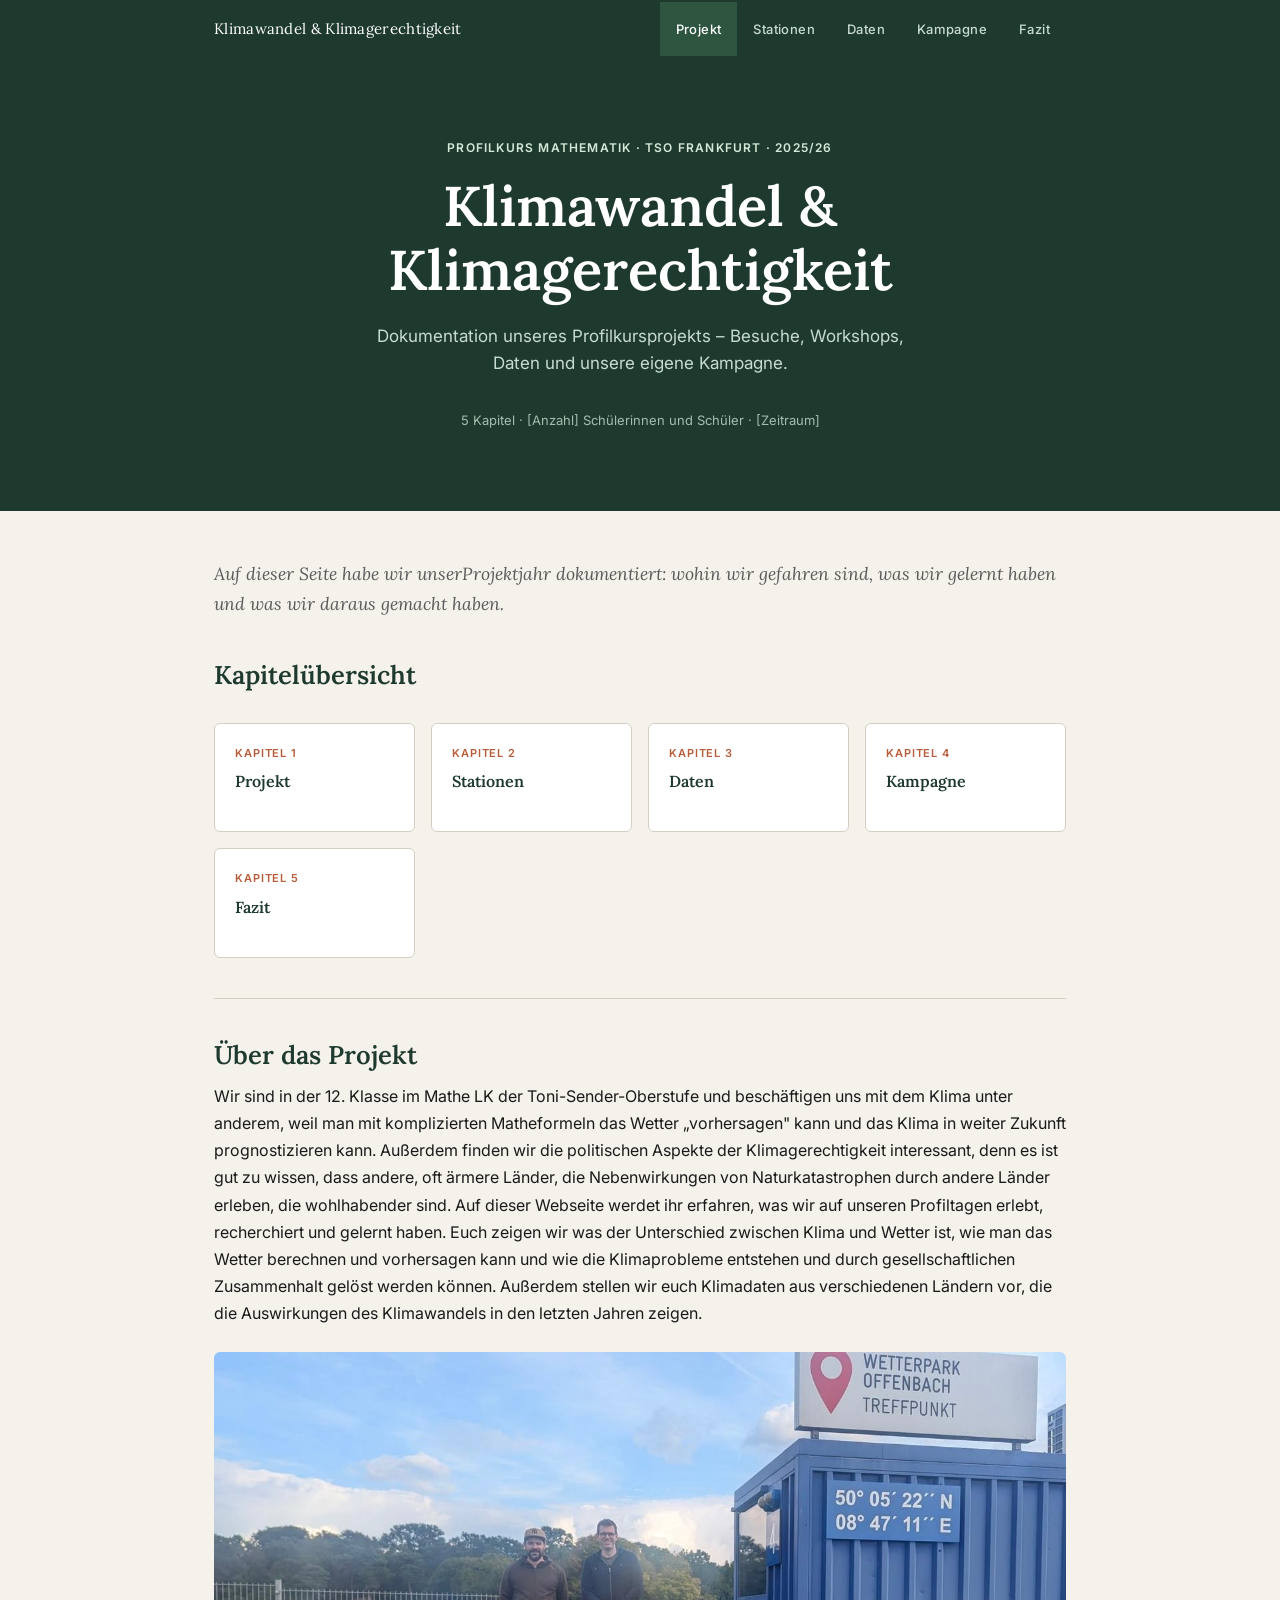
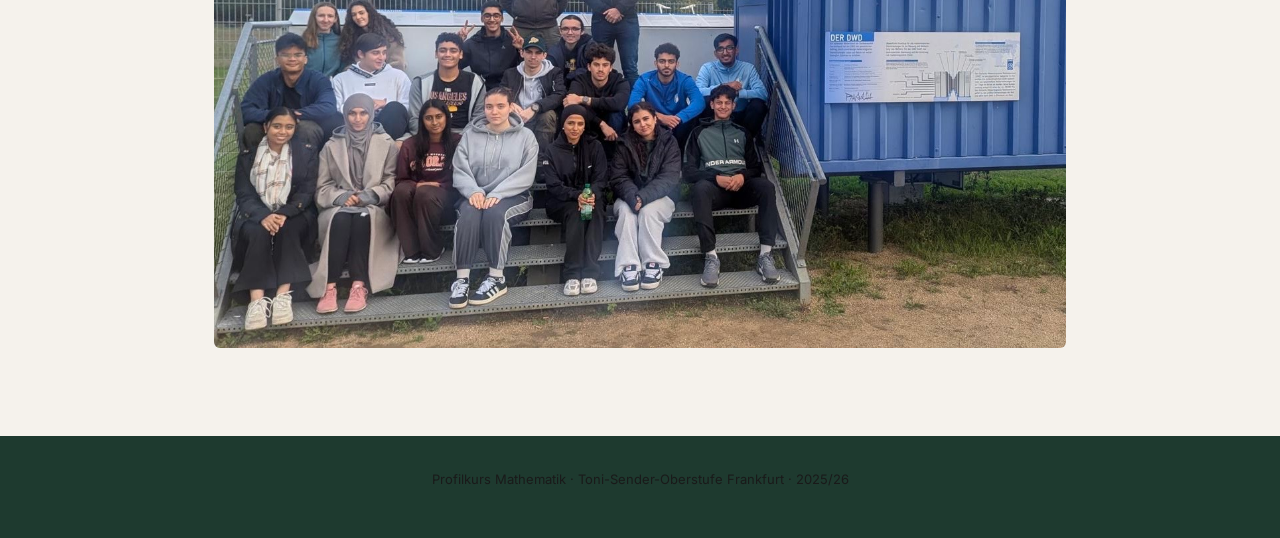
==== index.html @ bce2d037 "fotos anders angeodnet" ====
<!DOCTYPE html>
<html lang="de">
<head>
  <meta charset="UTF-8">
  <meta name="viewport" content="width=device-width, initial-scale=1.0">
  <title>Projekt – Klimawandel & Klimagerechtigkeit</title>
  <link rel="stylesheet" href="css/style.css">
  <style>
    /* Hero-Bereich nur für die Startseite */
    .hero {
      background: var(--col-nav);
      color: #fff;
      padding: 5rem 1.5rem 4rem;
      text-align: center;
    }
    .hero__eyebrow {
      font-size: 12px;
      font-weight: 600;
      letter-spacing: 0.1em;
      text-transform: uppercase;
      color: var(--col-accent-lt);
      margin-bottom: 1rem;
    }
    .hero__title {
      font-family: var(--font-display);
      font-size: clamp(2rem, 5vw, 3.5rem);
      font-weight: 600;
      line-height: 1.15;
      margin-bottom: 1.25rem;
    }
    .hero__sub {
      font-size: 17px;
      color: var(--col-footer-txt);
      max-width: 560px;
      margin: 0 auto 2rem;
      line-height: 1.6;
    }
    .hero__meta {
      font-size: 13px;
      color: var(--col-accent-lt);
      opacity: 0.75;
    }
    /* Kapitel-Übersicht */
    .chapter-grid {
      display: grid;
      grid-template-columns: repeat(auto-fit, minmax(160px, 1fr));
      gap: 1rem;
      margin: 2rem 0;
    }
    .chapter-card {
      background: var(--col-surface);
      border: 1px solid var(--col-border);
      border-radius: var(--radius);
      padding: 1.25rem;
      text-decoration: none;
      display: block;
      transition: border-color 0.15s, box-shadow 0.15s;
    }
    .chapter-card:hover {
      border-color: var(--col-accent);
      box-shadow: 0 2px 8px rgba(74,124,89,0.12);
    }
    .chapter-card__num {
      font-size: 11px;
      font-weight: 600;
      letter-spacing: 0.08em;
      text-transform: uppercase;
      color: var(--col-terra);
      margin-bottom: 0.35rem;
    }
    .chapter-card__name {
      font-family: var(--font-display);
      font-size: 1rem;
      font-weight: 600;
      color: var(--col-nav);
    }
  </style>
</head>
<body>

  <nav class="site-nav" aria-label="Hauptnavigation">
    <div class="site-nav__inner">
      <a class="site-nav__brand" href="index.html">Klimawandel &amp; Klimagerechtigkeit</a>
      <ul class="site-nav__links">
        <li><a href="index.html">Projekt</a></li>
        <li><a href="stationen.html">Stationen</a></li>
        <li><a href="daten.html">Daten</a></li>
        <li><a href="kampagne.html">Kampagne</a></li>
        <li><a href="fazit.html">Fazit</a></li>
      </ul>
    </div>
  </nav>

  <div class="hero">
    <p class="hero__eyebrow">Profilkurs Mathematik · TSO Frankfurt · 2025/26</p>
    <h1 class="hero__title">Klimawandel &amp;<br>Klimagerechtigkeit</h1>
    <p class="hero__sub">Dokumentation unseres Profilkursprojekts – Besuche, Workshops, Daten und unsere eigene Kampagne.</p>
    <p class="hero__meta">5 Kapitel · [Anzahl] Schülerinnen und Schüler · [Zeitraum]</p>
  </div>

  <main class="page-content">

    <p class="lead">Auf dieser Seite habe wir unserProjektjahr dokumentiert: wohin wir gefahren sind, was wir gelernt haben und was wir daraus gemacht haben.</p>

    <h2>Kapitelübersicht</h2>
    <div class="chapter-grid">
      <a class="chapter-card" href="index.html">
        <p class="chapter-card__num">Kapitel 1</p>
        <p class="chapter-card__name">Projekt</p>
      </a>
      <a class="chapter-card" href="stationen.html">
        <p class="chapter-card__num">Kapitel 2</p>
        <p class="chapter-card__name">Stationen</p>
      </a>
      <a class="chapter-card" href="daten.html">
        <p class="chapter-card__num">Kapitel 3</p>
        <p class="chapter-card__name">Daten</p>
      </a>
      <a class="chapter-card" href="kampagne.html">
        <p class="chapter-card__num">Kapitel 4</p>
        <p class="chapter-card__name">Kampagne</p>
      </a>
      <a class="chapter-card" href="fazit.html">
        <p class="chapter-card__num">Kapitel 5</p>
        <p class="chapter-card__name">Fazit</p>
      </a>
    </div>

    <hr class="section-rule">

    <h2>Über das Projekt</h2>
    <p>Wir sind in der 12. Klasse im Mathe LK der Toni-Sender-Oberstufe und beschäftigen uns mit dem Klima unter anderem, weil man mit komplizierten Matheformeln das Wetter „vorhersagen" kann und das Klima in weiter Zukunft prognostizieren kann. Außerdem finden wir die politischen Aspekte der Klimagerechtigkeit interessant, denn es ist gut zu wissen, dass andere, oft ärmere Länder, die Nebenwirkungen von Naturkatastrophen durch andere Länder erleben, die wohlhabender sind. Auf dieser Webseite werdet ihr erfahren, was wir auf unseren Profiltagen erlebt, recherchiert und gelernt haben. Euch zeigen wir was der Unterschied zwischen Klima und Wetter ist, wie man das Wetter berechnen und vorhersagen kann und wie die Klimaprobleme entstehen und durch gesellschaftlichen Zusammenhalt gelöst werden können. Außerdem stellen wir euch Klimadaten aus verschiedenen Ländern vor, die die Auswirkungen des Klimawandels in den letzten Jahren zeigen.</p>

    <img class="img-photo" src="assets/img/gruppenfoto_dwd.jpg" alt="Gruppenfoto beim Besuch des Deutschen Wetterdienstes (DWD)">

  </main>

  <footer class="site-footer">
    <p>Profilkurs Mathematik · Toni-Sender-Oberstufe Frankfurt · 2025/26</p>
  </footer>

  <script src="js/nav.js"></script>
</body>
</html>
---- css/style.css ----
/* ============================================================
   Profilkurs – Klimawandel & Klimagerechtigkeit
   Gemeinsames Stylesheet · Design: Editorial / Grüntöne
   ============================================================ */

@import url('https://fonts.googleapis.com/css2?family=Lora:ital,wght@0,400;0,600;1,400&family=Inter:wght@400;500;600&display=swap');

/* --- Tokens ------------------------------------------------- */
:root {
  --col-bg:         #f5f2ec;        /* warmes Creme */
  --col-surface:    #ffffff;
  --col-nav:        #1e3a2f;        /* tiefes Waldgrün */
  --col-nav-hover:  #2d5540;
  --col-accent:     #4a7c59;        /* mittleres Grün */
  --col-accent-lt:  #d4e8d8;        /* helles Grün */
  --col-terra:      #b85c3a;        /* Terrakotta-Akzent */
  --col-text:       #1a1a1a;
  --col-muted:      #5a5a5a;
  --col-border:     #d5cfc3;
  --col-footer-bg:  #1e3a2f;
  --col-footer-txt: #c8dbd0;

  --font-display: 'Lora', Georgia, serif;
  --font-body:    'Inter', system-ui, sans-serif;

  --max-width: 900px;
  --radius:    6px;
}

/* --- Reset -------------------------------------------------- */
*, *::before, *::after { box-sizing: border-box; margin: 0; padding: 0; }

html { scroll-behavior: smooth; }

body {
  background: var(--col-bg);
  color: var(--col-text);
  font-family: var(--font-body);
  font-size: 16px;
  line-height: 1.7;
}

/* --- Navigation -------------------------------------------- */
.site-nav {
  background: var(--col-nav);
  position: sticky;
  top: 0;
  z-index: 100;
}

.site-nav__inner {
  max-width: var(--max-width);
  margin: 0 auto;
  padding: 0 1.5rem;
  display: flex;
  align-items: center;
  gap: 0;
}

.site-nav__brand {
  font-family: var(--font-display);
  font-size: 15px;
  color: #fff;
  text-decoration: none;
  padding: 1rem 0;
  margin-right: auto;
  letter-spacing: 0.02em;
}

.site-nav__links {
  display: flex;
  list-style: none;
  gap: 0;
}

.site-nav__links a {
  display: block;
  padding: 1rem 1rem;
  color: var(--col-footer-txt);
  text-decoration: none;
  font-size: 13px;
  font-weight: 500;
  letter-spacing: 0.03em;
  transition: color 0.15s, background 0.15s;
}

.site-nav__links a:hover,
.site-nav__links a.active {
  color: #fff;
  background: var(--col-nav-hover);
}

/* --- Page header (pro Seite individuell) ------------------- */
.page-header {
  background: var(--col-nav);
  color: #fff;
  padding: 3.5rem 1.5rem 3rem;
  text-align: center;
}

.page-header__eyebrow {
  font-family: var(--font-body);
  font-size: 12px;
  font-weight: 600;
  letter-spacing: 0.1em;
  text-transform: uppercase;
  color: var(--col-accent-lt);
  margin-bottom: 0.75rem;
}

.page-header__title {
  font-family: var(--font-display);
  font-size: clamp(1.8rem, 4vw, 2.8rem);
  font-weight: 600;
  line-height: 1.2;
  margin-bottom: 0.75rem;
}

.page-header__subtitle {
  font-size: 16px;
  color: var(--col-footer-txt);
  max-width: 560px;
  margin: 0 auto;
}

/* --- Hauptinhalt ------------------------------------------- */
.page-content {
  max-width: var(--max-width);
  margin: 0 auto;
  padding: 3rem 1.5rem 4rem;
}

/* --- Typografie-Elemente ----------------------------------- */
h2 {
  font-family: var(--font-display);
  font-size: 1.6rem;
  font-weight: 600;
  color: var(--col-nav);
  margin: 2.5rem 0 0.75rem;
  line-height: 1.25;
}

h3 {
  font-family: var(--font-display);
  font-size: 1.15rem;
  font-weight: 600;
  color: var(--col-accent);
  margin: 1.75rem 0 0.5rem;
}

p {
  margin-bottom: 1rem;
  color: var(--col-text);
}

p.lead {
  font-family: var(--font-display);
  font-size: 1.1rem;
  font-style: italic;
  color: var(--col-muted);
  margin-bottom: 1.5rem;
}

a {
  color: var(--col-accent);
  text-decoration: underline;
  text-underline-offset: 3px;
}

a:hover { color: var(--col-terra); }

hr.section-rule {
  border: none;
  border-top: 1px solid var(--col-border);
  margin: 2.5rem 0;
}

/* --- Cards ------------------------------------------------- */
.card-grid {
  display: grid;
  grid-template-columns: repeat(auto-fit, minmax(240px, 1fr));
  gap: 1.25rem;
  margin: 1.5rem 0;
}

.card {
  background: var(--col-surface);
  border: 1px solid var(--col-border);
  border-radius: var(--radius);
  padding: 1.25rem 1.5rem;
}

.card__label {
  font-size: 11px;
  font-weight: 600;
  letter-spacing: 0.08em;
  text-transform: uppercase;
  color: var(--col-terra);
  margin-bottom: 0.4rem;
}

.card__title {
  font-family: var(--font-display);
  font-size: 1.1rem;
  font-weight: 600;
  color: var(--col-nav);
  margin-bottom: 0.5rem;
}

.card p {
  font-size: 14px;
  color: var(--col-muted);
  margin: 0;
}

/* --- Bild-Platzhalter -------------------------------------- */
.img-placeholder {
  background: var(--col-accent-lt);
  border: 1px dashed var(--col-accent);
  border-radius: var(--radius);
  height: 220px;
  display: flex;
  align-items: center;
  justify-content: center;
  color: var(--col-accent);
  font-size: 13px;
  font-weight: 500;
  margin: 1.5rem 0;
  text-align: center;
}

.img-photo {
  display: block;
  width: 100%;
  height: auto;
  border-radius: var(--radius);
  margin: 1.5rem 0;
}

/* --- Organisations-Logo (z.B. Partner/Veranstalter) ---------- */
.org-logo {
  display: block;
  max-width: 220px;
  width: 100%;
  height: auto;
  margin: 0 0 1.25rem;
}

/* --- Foto-Galerie mit Bildunterschriften --------------------- */
figure.photo {
  margin: 1.5rem 0;
}

figure.photo img {
  display: block;
  width: 100%;
  max-height: 440px;
  object-fit: cover;
  border-radius: var(--radius);
}

figure.photo figcaption,
figure.photo-pair figcaption {
  font-size: 13px;
  color: var(--col-muted);
  margin-top: 0.6rem;
  line-height: 1.6;
}

.photo-grid {
  display: grid;
  grid-template-columns: repeat(auto-fit, minmax(200px, 1fr));
  gap: 1.5rem;
  margin: 1.5rem 0;
}

.photo-grid figure.photo {
  margin: 0;
}

.photo-grid img {
  height: 220px;
  object-fit: cover;
}

figure.photo-pair {
  margin: 1.5rem 0;
}

.photo-pair__imgs {
  display: grid;
  grid-template-columns: repeat(auto-fit, minmax(160px, 1fr));
  gap: 0.75rem;
}

.photo-pair__imgs img {
  display: block;
  width: 100%;
  height: 200px;
  object-fit: cover;
  border-radius: var(--radius);
}

.photo-pair__legend {
  list-style: none;
  margin-top: 0.5rem;
  font-size: 12.5px;
  color: var(--col-muted);
  columns: 2;
  column-gap: 1.5rem;
}

.photo-pair__legend li { break-inside: avoid; margin-bottom: 0.2rem; }
.photo-pair__legend strong { color: var(--col-nav); }

@media (max-width: 620px) {
  .photo-grid img { height: 180px; }
  .photo-pair__imgs { grid-template-columns: 1fr; }
  .photo-pair__legend { columns: 1; }
  figure.photo img { max-height: 300px; }
}

/* --- Zitat-Block ------------------------------------------- */
blockquote {
  border-left: 3px solid var(--col-terra);
  padding: 0.75rem 1.25rem;
  margin: 1.5rem 0;
  background: var(--col-surface);
  border-radius: 0 var(--radius) var(--radius) 0;
}

blockquote p {
  font-family: var(--font-display);
  font-style: italic;
  font-size: 1.05rem;
  margin: 0;
}

blockquote cite {
  display: block;
  font-size: 13px;
  color: var(--col-muted);
  margin-top: 0.5rem;
  font-style: normal;
}

/* --- Infobox (grün) ---------------------------------------- */
.infobox {
  background: var(--col-accent-lt);
  border: 1px solid var(--col-accent);
  border-radius: var(--radius);
  padding: 1rem 1.25rem;
  margin: 1.5rem 0;
  font-size: 14px;
}

.infobox strong { color: var(--col-nav); }

/* --- Footer ------------------------------------------------ */
.site-footer {
  background: var(--col-footer-bg);
  color: var(--col-footer-txt);
  text-align: center;
  padding: 2rem 1.5rem;
  font-size: 13px;
}

.site-footer a {
  color: var(--col-accent-lt);
}

/* --- Responsive -------------------------------------------- */
@media (max-width: 600px) {
  .site-nav__brand { font-size: 13px; }
  .site-nav__links a { padding: 0.75rem 0.6rem; font-size: 12px; }
  .page-header { padding: 2rem 1rem 1.75rem; }
  .page-content { padding: 2rem 1rem 3rem; }
}
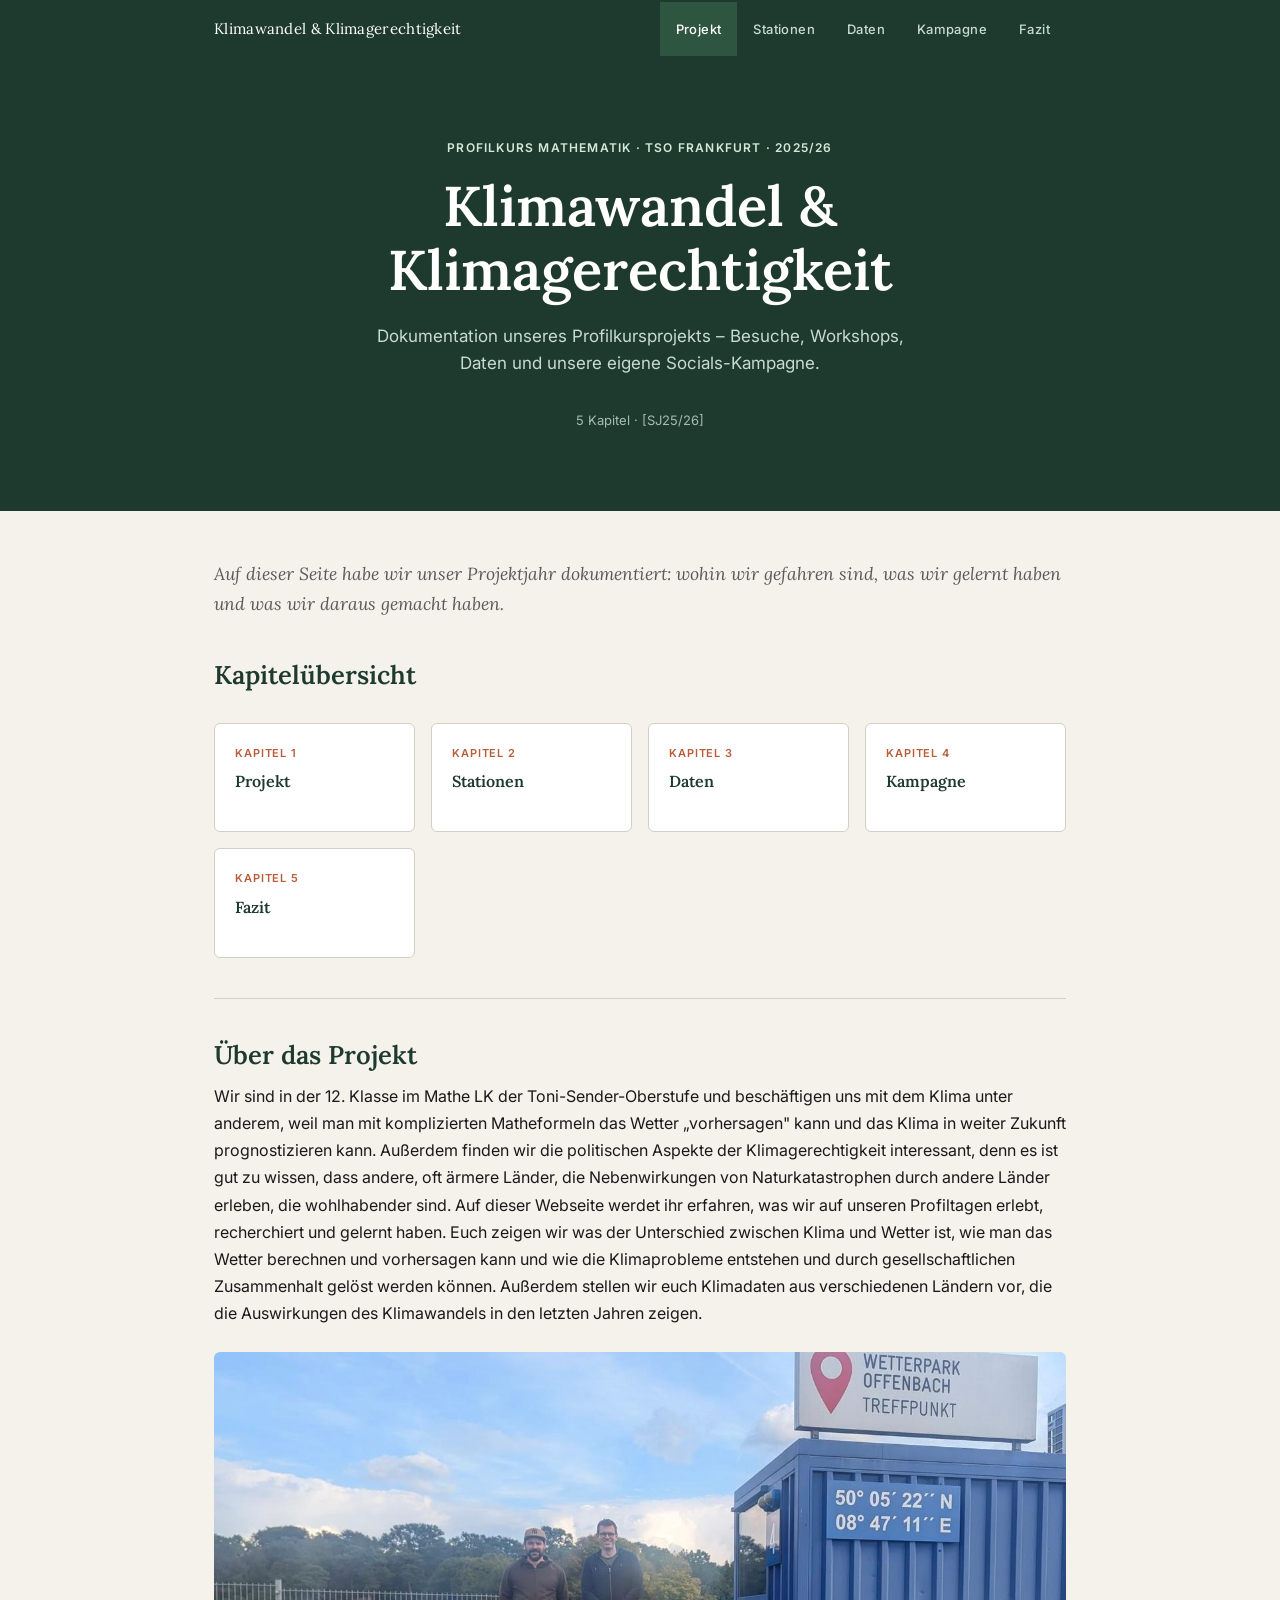
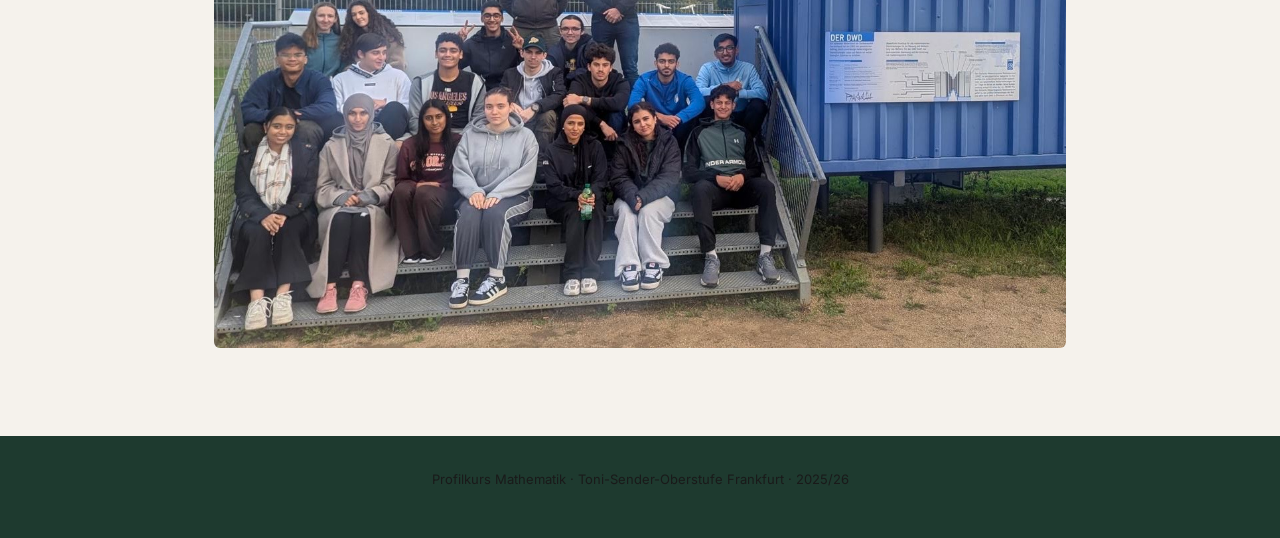
==== commit 5fd811ca: "pascalsches dreieck" ====
--- a/index.html
+++ b/index.html
@@ -94,13 +94,13 @@
   <div class="hero">
     <p class="hero__eyebrow">Profilkurs Mathematik · TSO Frankfurt · 2025/26</p>
     <h1 class="hero__title">Klimawandel &amp;<br>Klimagerechtigkeit</h1>
-    <p class="hero__sub">Dokumentation unseres Profilkursprojekts – Besuche, Workshops, Daten und unsere eigene Kampagne.</p>
-    <p class="hero__meta">5 Kapitel · [Anzahl] Schülerinnen und Schüler · [Zeitraum]</p>
+    <p class="hero__sub">Dokumentation unseres Profilkursprojekts – Besuche, Workshops, Daten und unsere eigene Socials-Kampagne.</p>
+    <p class="hero__meta">5 Kapitel · [SJ25/26]</p>
   </div>
 
   <main class="page-content">
 
-    <p class="lead">Auf dieser Seite habe wir unserProjektjahr dokumentiert: wohin wir gefahren sind, was wir gelernt haben und was wir daraus gemacht haben.</p>
+    <p class="lead">Auf dieser Seite habe wir unser Projektjahr dokumentiert: wohin wir gefahren sind, was wir gelernt haben und was wir daraus gemacht haben.</p>
 
     <h2>Kapitelübersicht</h2>
     <div class="chapter-grid">
--- a/css/style.css
+++ b/css/style.css
@@ -253,9 +253,10 @@
 
 figure.photo img {
   display: block;
-  width: 100%;
-  max-height: 440px;
-  object-fit: cover;
+  max-width: 100%;
+  max-height: 70vh;
+  width: auto;
+  height: auto;
   border-radius: var(--radius);
 }
 
@@ -269,18 +270,34 @@
 
 .photo-grid {
   display: grid;
-  grid-template-columns: repeat(auto-fit, minmax(200px, 1fr));
-  gap: 1.5rem;
-  margin: 1.5rem 0;
-}
-
+  grid-template-columns: repeat(6, 1fr);
+  gap: 1rem;
+  margin: 1.5rem 0;
+}
+
+/* Portrait (höher als breit) → 2 von 6 Spalten → 3 pro Zeile */
 .photo-grid figure.photo {
   margin: 0;
+  grid-column: span 2;
+}
+
+/* Querformat (bis ~2:1) → 3 von 6 Spalten → 2 pro Zeile */
+.photo-grid figure.photo--landscape {
+  grid-column: span 3;
+}
+
+/* Sehr breites Bild (≥ 1.8:1) → volle Breite */
+.photo-grid figure.photo--wide {
+  grid-column: span 6;
 }
 
 .photo-grid img {
-  height: 220px;
-  object-fit: cover;
+  display: block;
+  width: 100%;
+  height: auto;
+  max-height: 70vh;
+  object-fit: contain;
+  border-radius: var(--radius);
 }
 
 figure.photo-pair {
@@ -295,9 +312,10 @@
 
 .photo-pair__imgs img {
   display: block;
-  width: 100%;
-  height: 200px;
-  object-fit: cover;
+  max-width: 100%;
+  max-height: 70vh;
+  width: auto;
+  height: auto;
   border-radius: var(--radius);
 }
 
@@ -314,10 +332,11 @@
 .photo-pair__legend strong { color: var(--col-nav); }
 
 @media (max-width: 620px) {
-  .photo-grid img { height: 180px; }
+  .photo-grid figure.photo,
+  .photo-grid figure.photo--landscape,
+  .photo-grid figure.photo--wide { grid-column: span 6; }
   .photo-pair__imgs { grid-template-columns: 1fr; }
   .photo-pair__legend { columns: 1; }
-  figure.photo img { max-height: 300px; }
 }
 
 /* --- Zitat-Block ------------------------------------------- */
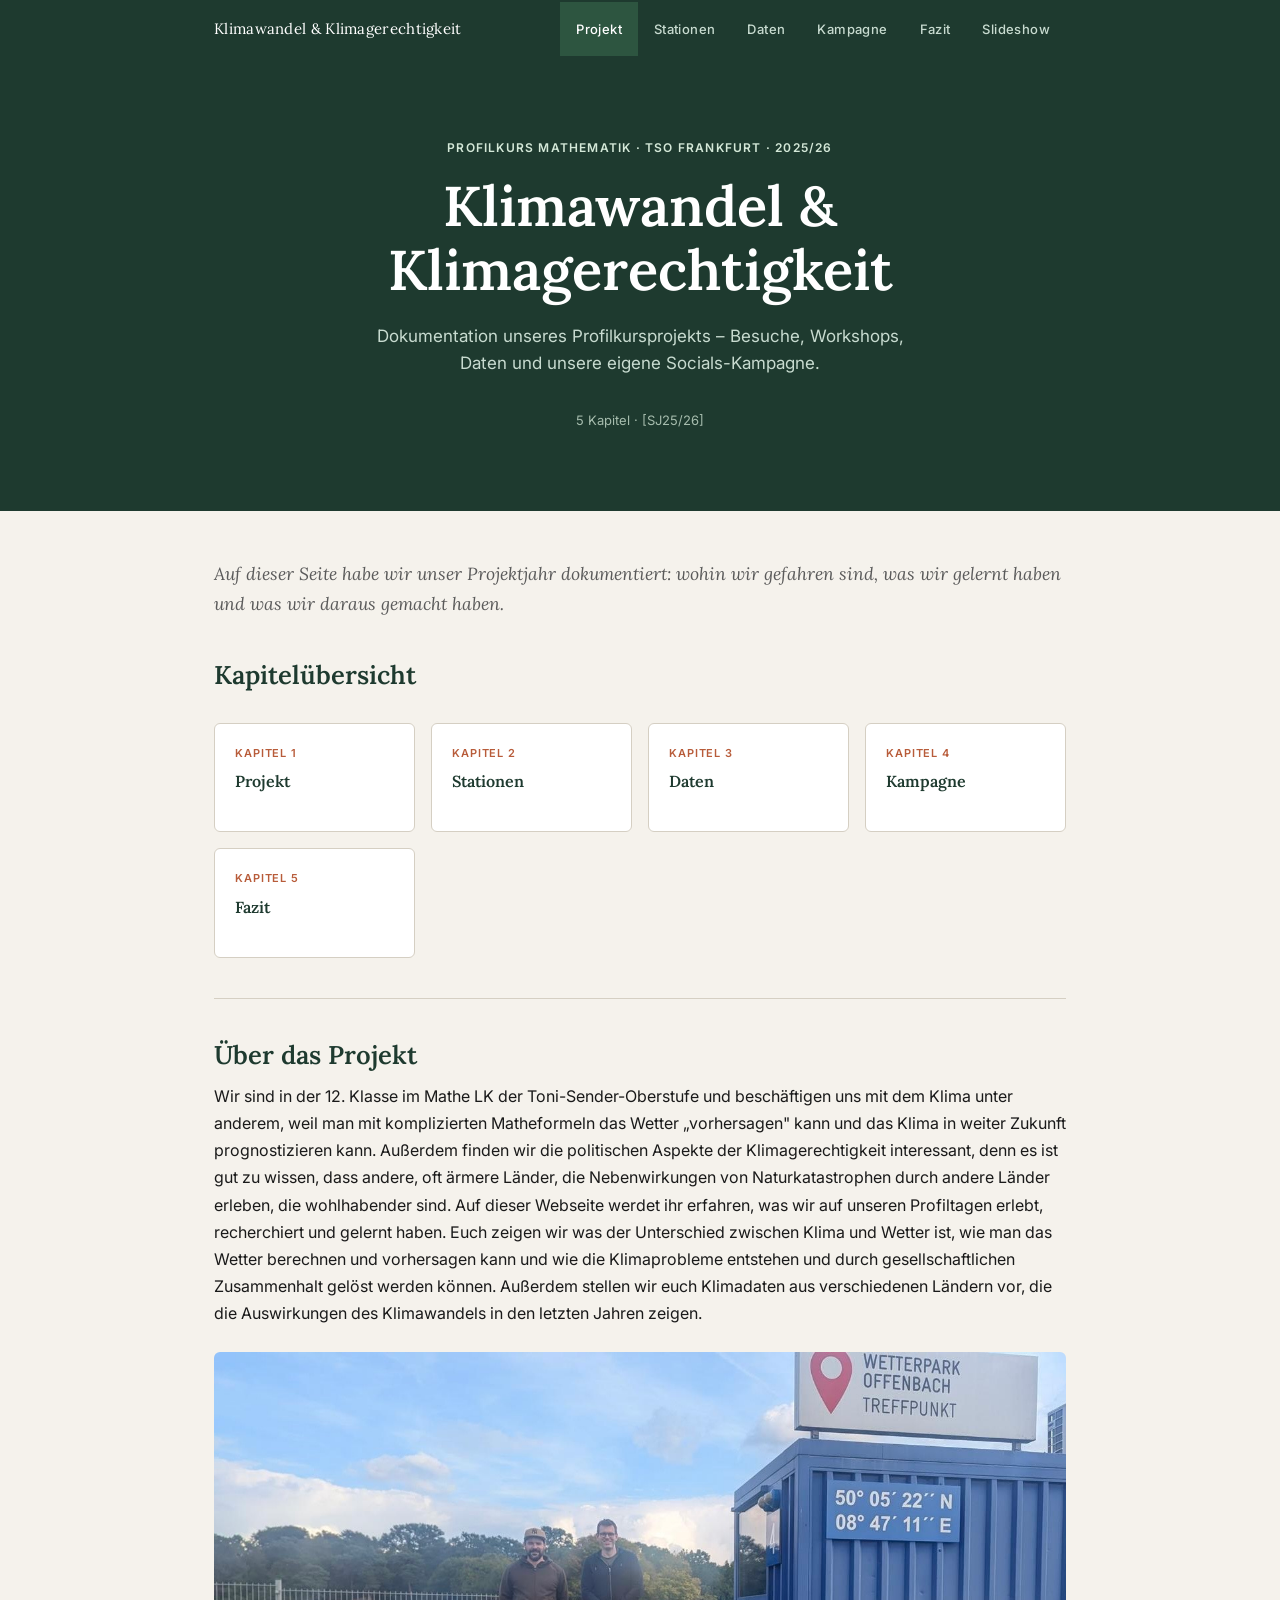
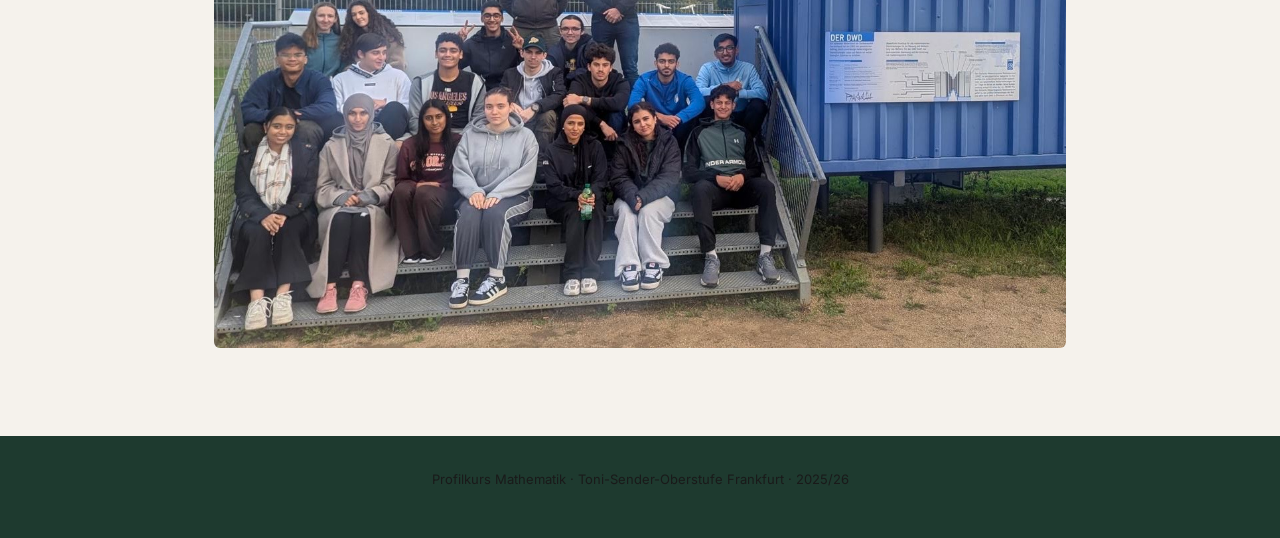
==== commit 42bcc1c4: "texte eingefügt." ====
--- a/index.html
+++ b/index.html
@@ -81,12 +81,14 @@
   <nav class="site-nav" aria-label="Hauptnavigation">
     <div class="site-nav__inner">
       <a class="site-nav__brand" href="index.html">Klimawandel &amp; Klimagerechtigkeit</a>
+      <button class="site-nav__toggle" aria-label="Menü öffnen" aria-expanded="false">☰</button>
       <ul class="site-nav__links">
         <li><a href="index.html">Projekt</a></li>
         <li><a href="stationen.html">Stationen</a></li>
         <li><a href="daten.html">Daten</a></li>
         <li><a href="kampagne.html">Kampagne</a></li>
         <li><a href="fazit.html">Fazit</a></li>
+        <li><a href="slideshow.html">Slideshow</a></li>
       </ul>
     </div>
   </nav>
--- a/css/style.css
+++ b/css/style.css
@@ -90,6 +90,30 @@
   background: var(--col-nav-hover);
 }
 
+.site-nav__toggle {
+  display: none;
+  background: none;
+  border: none;
+  color: #fff;
+  font-size: 1.5rem;
+  cursor: pointer;
+  padding: 0.75rem 0.25rem;
+  line-height: 1;
+  margin-left: auto;
+}
+
+.table-scroll {
+  overflow-x: auto;
+  -webkit-overflow-scrolling: touch;
+  margin: 1rem 0 1.5rem;
+  border-radius: var(--radius);
+}
+
+.table-scroll .data-table {
+  margin: 0;
+  min-width: 500px;
+}
+
 /* --- Page header (pro Seite individuell) ------------------- */
 .page-header {
   background: var(--col-nav);
@@ -391,7 +415,20 @@
 /* --- Responsive -------------------------------------------- */
 @media (max-width: 600px) {
   .site-nav__brand { font-size: 13px; }
-  .site-nav__links a { padding: 0.75rem 0.6rem; font-size: 12px; }
+  .site-nav__toggle { display: block; }
+  .site-nav__inner { flex-wrap: wrap; }
+  .site-nav__links {
+    display: none;
+    width: 100%;
+    flex-direction: column;
+    padding-bottom: 0.5rem;
+  }
+  .site-nav.open .site-nav__links { display: flex; }
+  .site-nav__links a {
+    padding: 0.65rem 1.5rem;
+    font-size: 13px;
+    border-top: 1px solid rgba(255,255,255,0.08);
+  }
   .page-header { padding: 2rem 1rem 1.75rem; }
   .page-content { padding: 2rem 1rem 3rem; }
 }
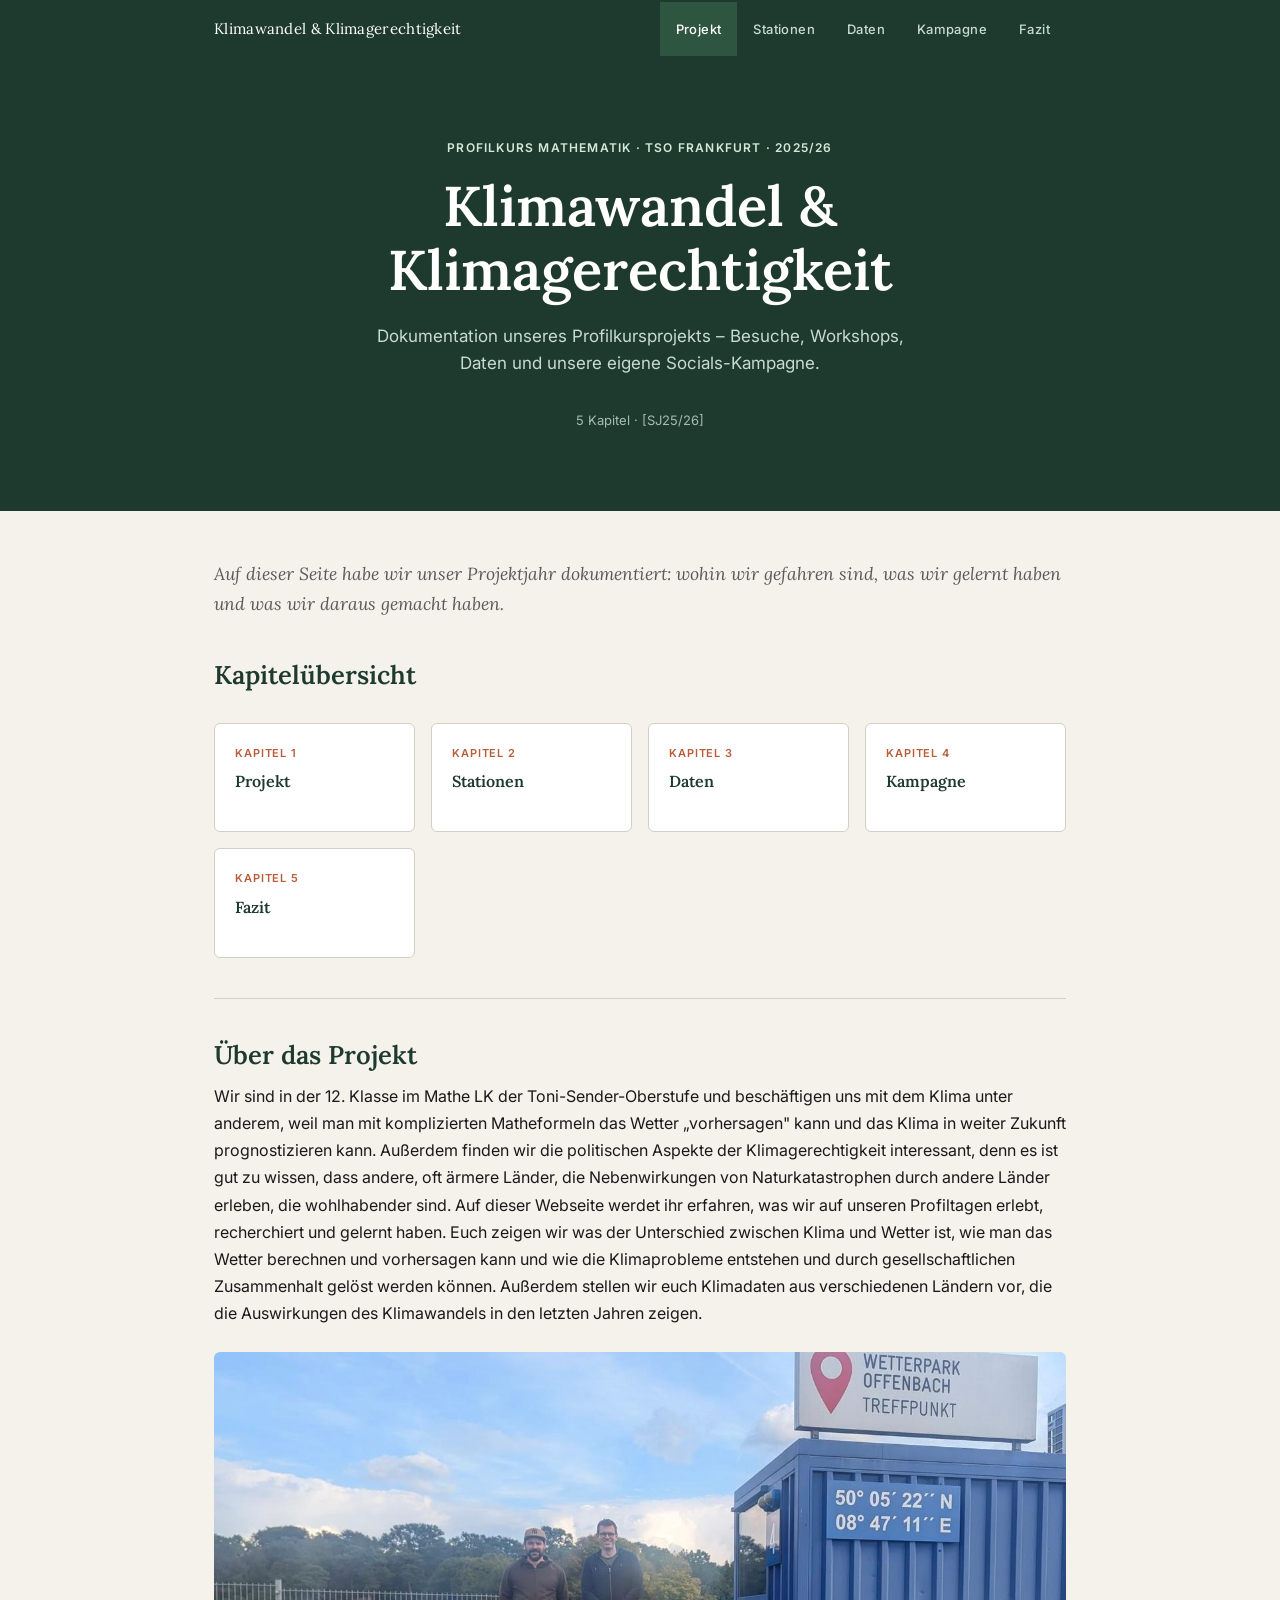
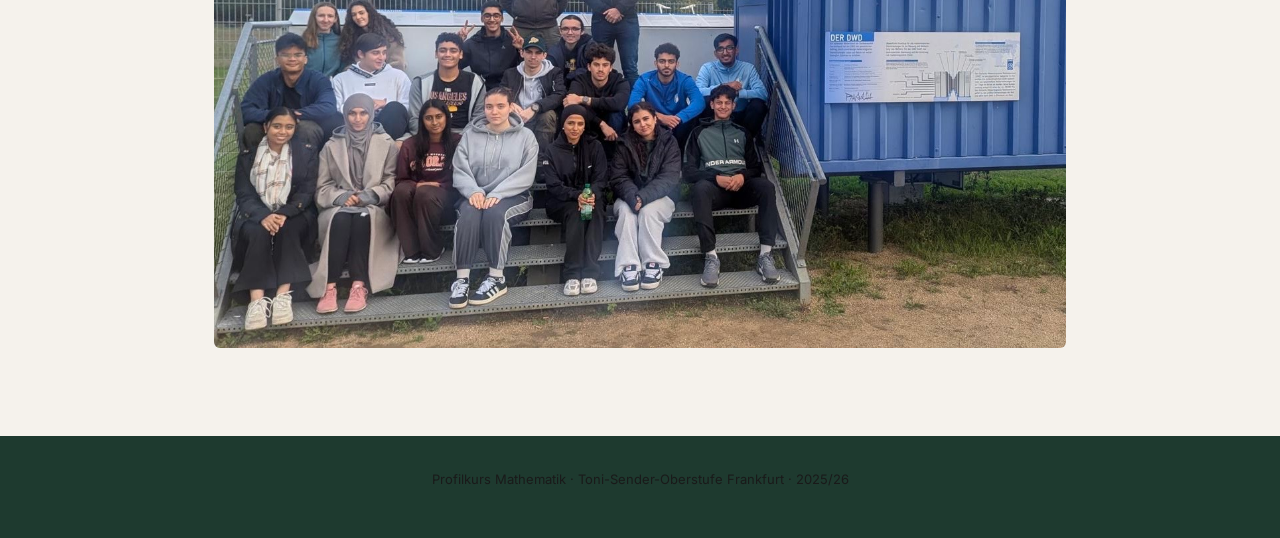
==== commit f5924fd3: "responsive design" ====
--- a/index.html
+++ b/index.html
@@ -88,7 +88,6 @@
         <li><a href="daten.html">Daten</a></li>
         <li><a href="kampagne.html">Kampagne</a></li>
         <li><a href="fazit.html">Fazit</a></li>
-        <li><a href="slideshow.html">Slideshow</a></li>
       </ul>
     </div>
   </nav>
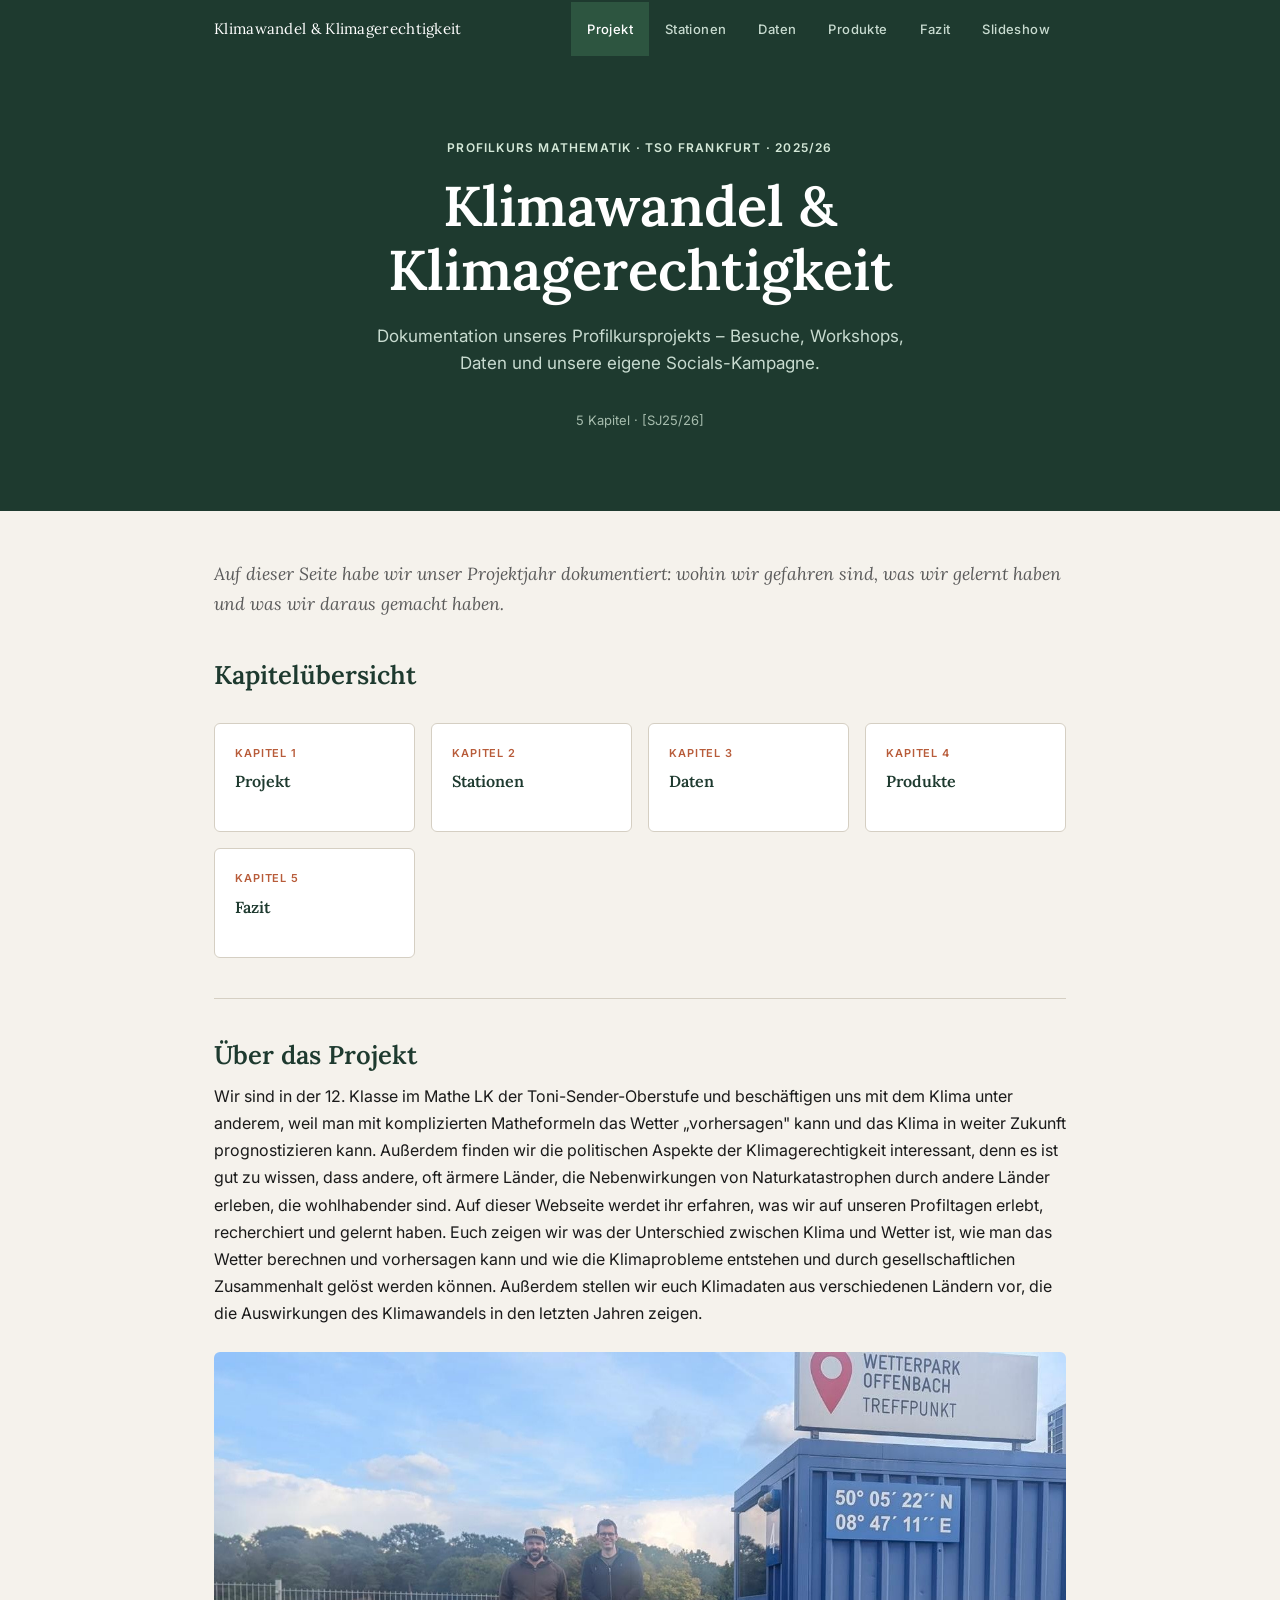
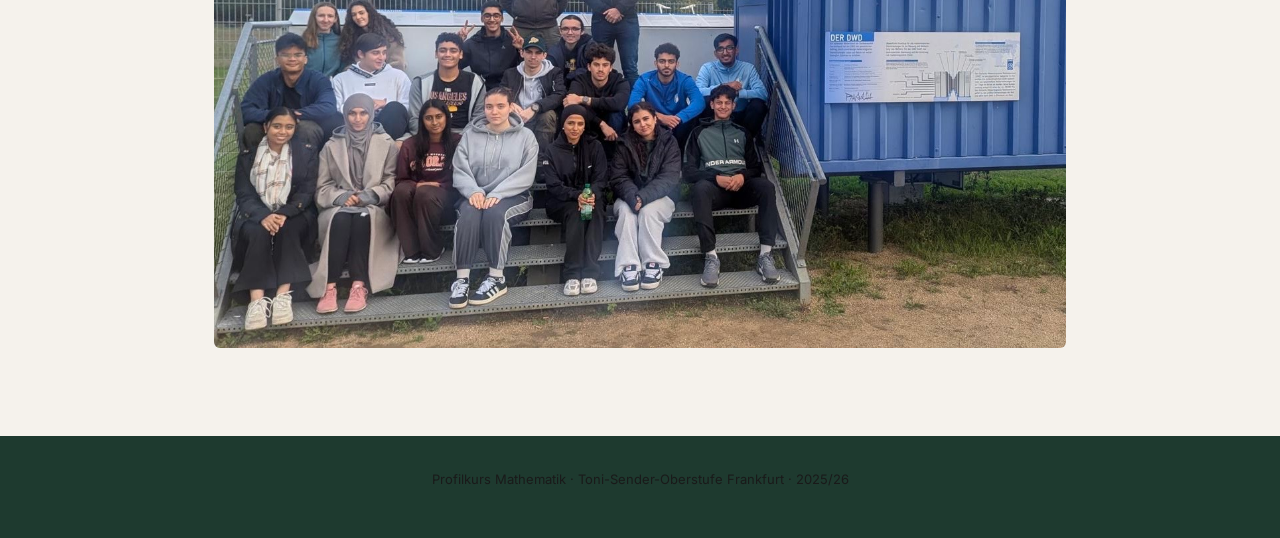
==== commit fc1e3286: "produkte" ====
--- a/index.html
+++ b/index.html
@@ -86,8 +86,9 @@
         <li><a href="index.html">Projekt</a></li>
         <li><a href="stationen.html">Stationen</a></li>
         <li><a href="daten.html">Daten</a></li>
-        <li><a href="kampagne.html">Kampagne</a></li>
+        <li><a href="produkte.html">Produkte</a></li>
         <li><a href="fazit.html">Fazit</a></li>
+        <li><a href="slideshow.html">Slideshow</a></li>
       </ul>
     </div>
   </nav>
@@ -117,9 +118,9 @@
         <p class="chapter-card__num">Kapitel 3</p>
         <p class="chapter-card__name">Daten</p>
       </a>
-      <a class="chapter-card" href="kampagne.html">
+      <a class="chapter-card" href="produkte.html">
         <p class="chapter-card__num">Kapitel 4</p>
-        <p class="chapter-card__name">Kampagne</p>
+        <p class="chapter-card__name">Produkte</p>
       </a>
       <a class="chapter-card" href="fazit.html">
         <p class="chapter-card__num">Kapitel 5</p>
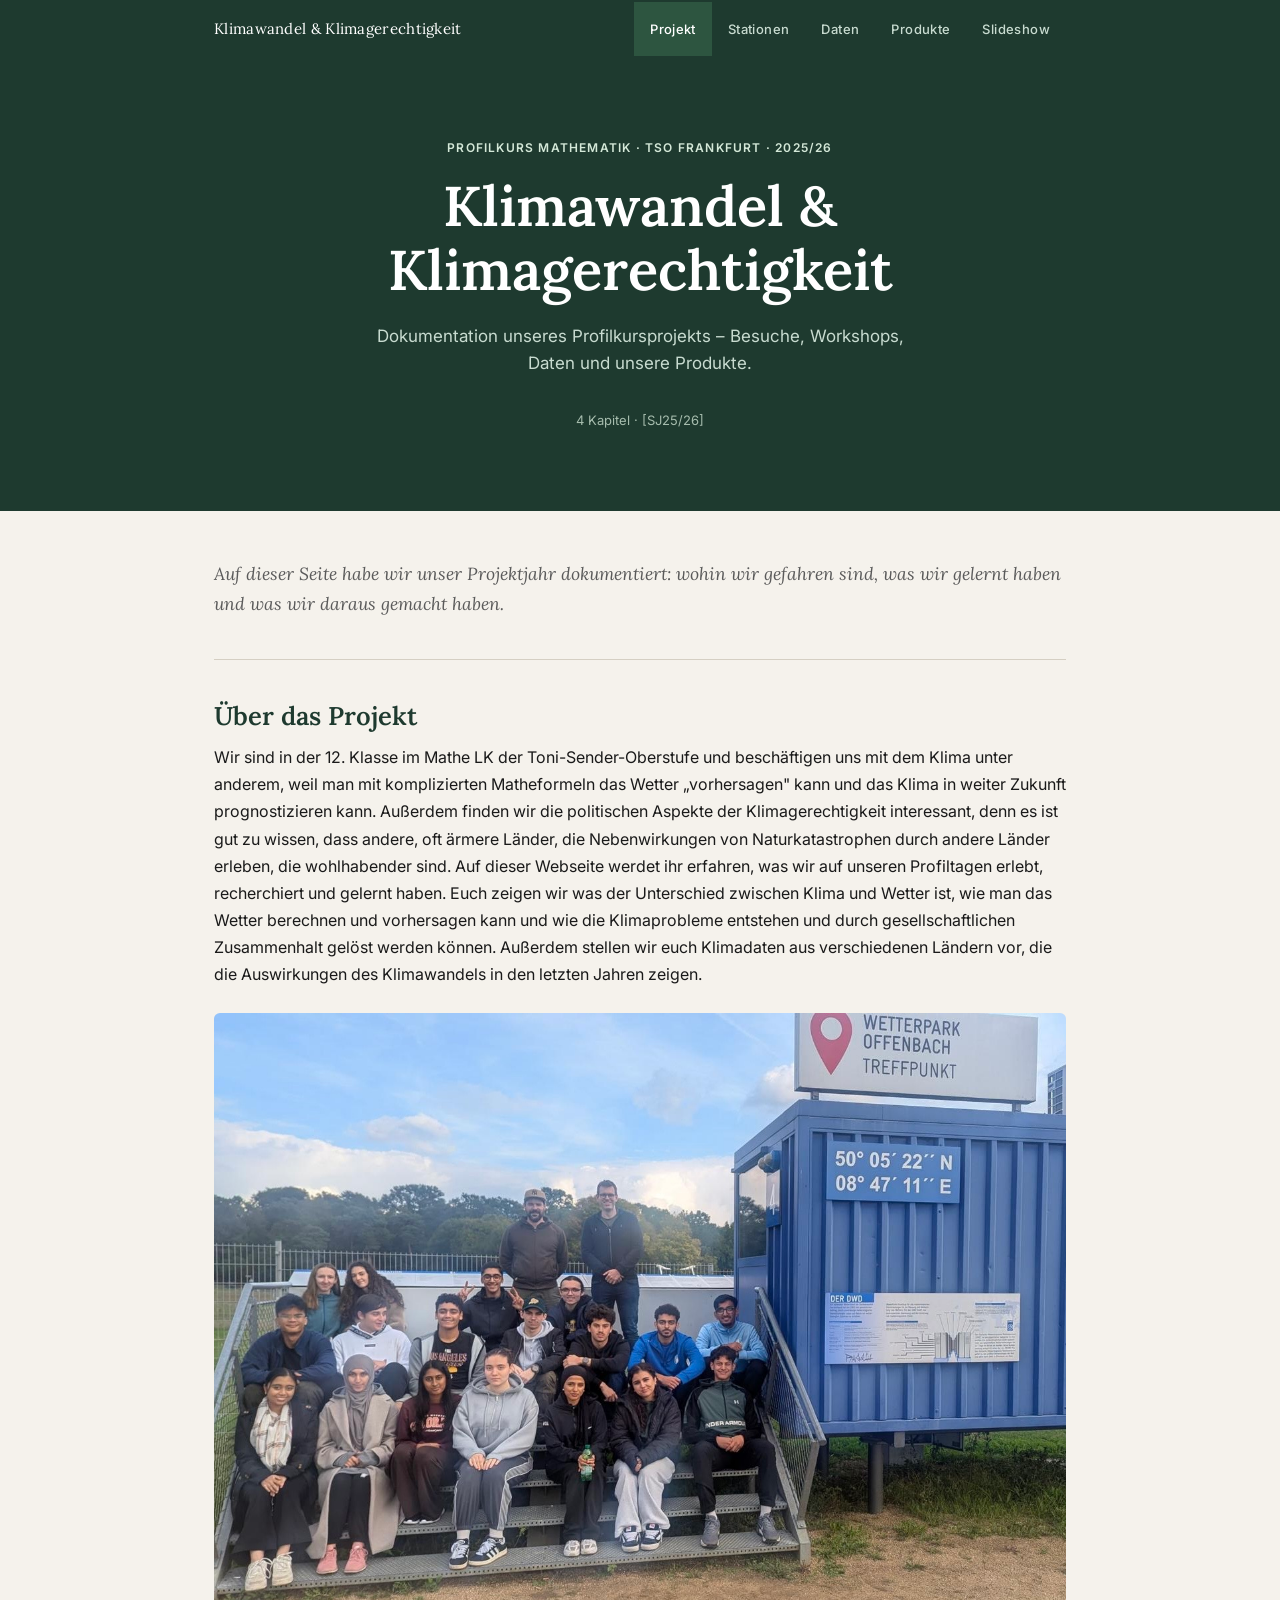
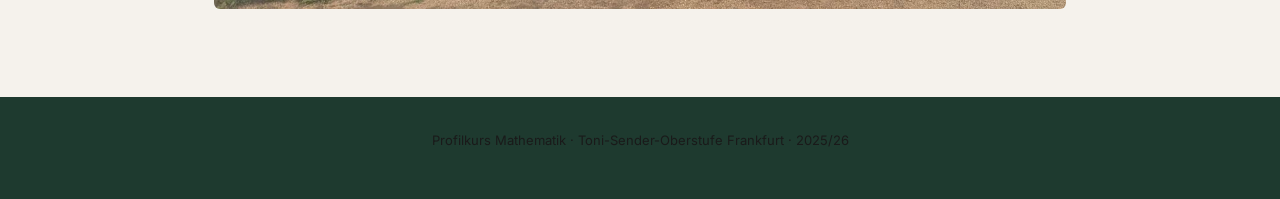
==== commit cb4f31e5: "Fazit entfernt, Texte und Karte aktualisiert - Fazit-Link aus Navbar aller Seiten entfernt - Hero-Te" ====
--- a/index.html
+++ b/index.html
@@ -87,7 +87,6 @@
         <li><a href="stationen.html">Stationen</a></li>
         <li><a href="daten.html">Daten</a></li>
         <li><a href="produkte.html">Produkte</a></li>
-        <li><a href="fazit.html">Fazit</a></li>
         <li><a href="slideshow.html">Slideshow</a></li>
       </ul>
     </div>
@@ -96,37 +95,13 @@
   <div class="hero">
     <p class="hero__eyebrow">Profilkurs Mathematik · TSO Frankfurt · 2025/26</p>
     <h1 class="hero__title">Klimawandel &amp;<br>Klimagerechtigkeit</h1>
-    <p class="hero__sub">Dokumentation unseres Profilkursprojekts – Besuche, Workshops, Daten und unsere eigene Socials-Kampagne.</p>
-    <p class="hero__meta">5 Kapitel · [SJ25/26]</p>
+    <p class="hero__sub">Dokumentation unseres Profilkursprojekts – Besuche, Workshops, Daten und unsere Produkte.</p>
+    <p class="hero__meta">4 Kapitel · [SJ25/26]</p>
   </div>
 
   <main class="page-content">
 
     <p class="lead">Auf dieser Seite habe wir unser Projektjahr dokumentiert: wohin wir gefahren sind, was wir gelernt haben und was wir daraus gemacht haben.</p>
-
-    <h2>Kapitelübersicht</h2>
-    <div class="chapter-grid">
-      <a class="chapter-card" href="index.html">
-        <p class="chapter-card__num">Kapitel 1</p>
-        <p class="chapter-card__name">Projekt</p>
-      </a>
-      <a class="chapter-card" href="stationen.html">
-        <p class="chapter-card__num">Kapitel 2</p>
-        <p class="chapter-card__name">Stationen</p>
-      </a>
-      <a class="chapter-card" href="daten.html">
-        <p class="chapter-card__num">Kapitel 3</p>
-        <p class="chapter-card__name">Daten</p>
-      </a>
-      <a class="chapter-card" href="produkte.html">
-        <p class="chapter-card__num">Kapitel 4</p>
-        <p class="chapter-card__name">Produkte</p>
-      </a>
-      <a class="chapter-card" href="fazit.html">
-        <p class="chapter-card__num">Kapitel 5</p>
-        <p class="chapter-card__name">Fazit</p>
-      </a>
-    </div>
 
     <hr class="section-rule">
 
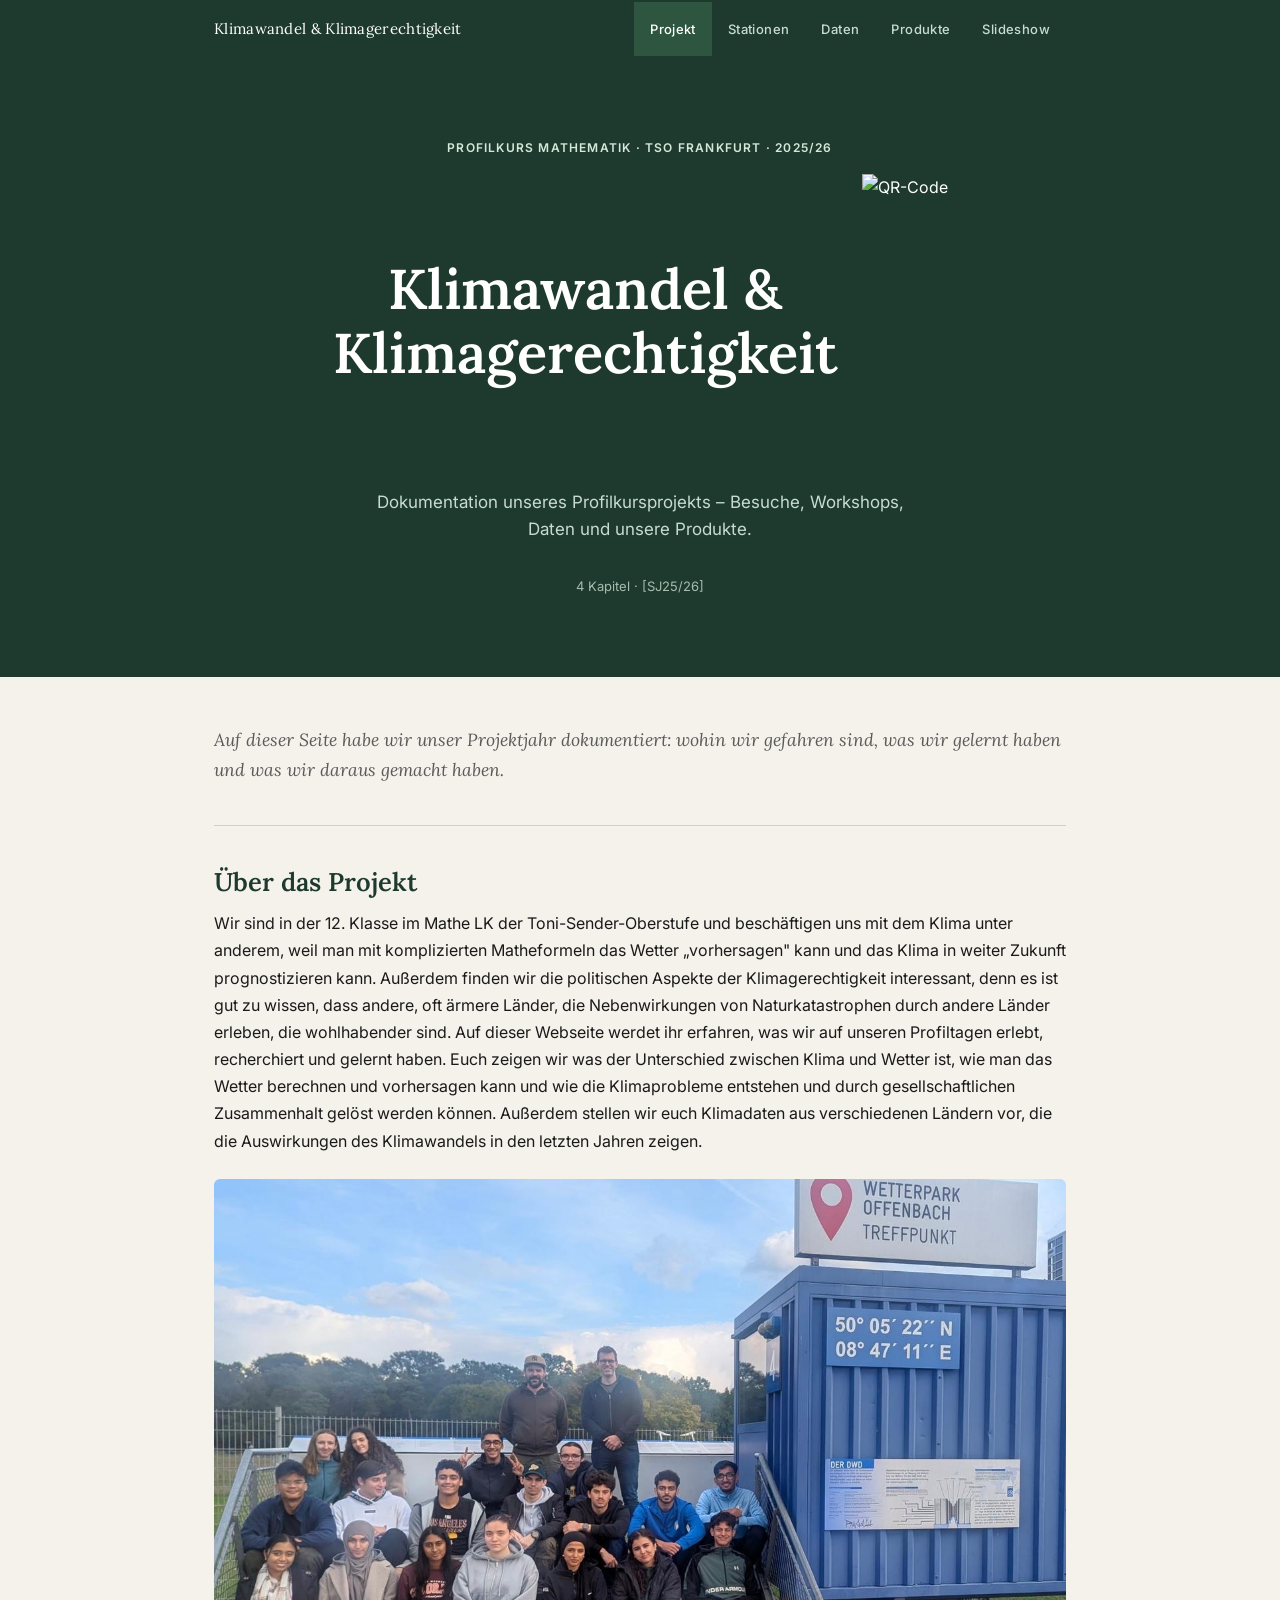
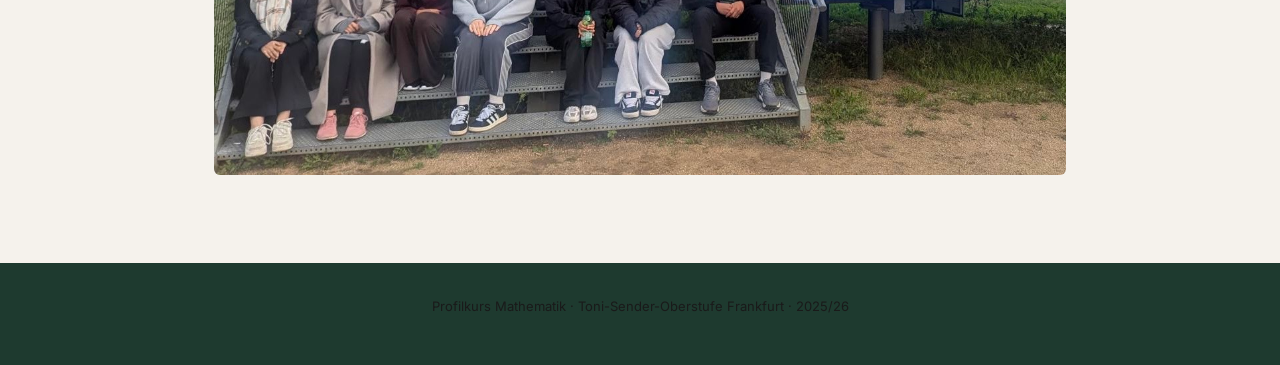
==== commit 50c18a06: "QR-Code neben Hauptüberschrift auf Startseite eingefügt Co-Authored-By: Claude Sonnet 4.6 <noreply@a" ====
--- a/index.html
+++ b/index.html
@@ -94,7 +94,10 @@
 
   <div class="hero">
     <p class="hero__eyebrow">Profilkurs Mathematik · TSO Frankfurt · 2025/26</p>
-    <h1 class="hero__title">Klimawandel &amp;<br>Klimagerechtigkeit</h1>
+    <div style="display: flex; align-items: center; justify-content: center; gap: 1.5rem;">
+      <h1 class="hero__title">Klimawandel &amp;<br>Klimagerechtigkeit</h1>
+      <img src="assets/img/qr_code.png" alt="QR-Code" style="height: 35vh; width: auto;">
+    </div>
     <p class="hero__sub">Dokumentation unseres Profilkursprojekts – Besuche, Workshops, Daten und unsere Produkte.</p>
     <p class="hero__meta">4 Kapitel · [SJ25/26]</p>
   </div>
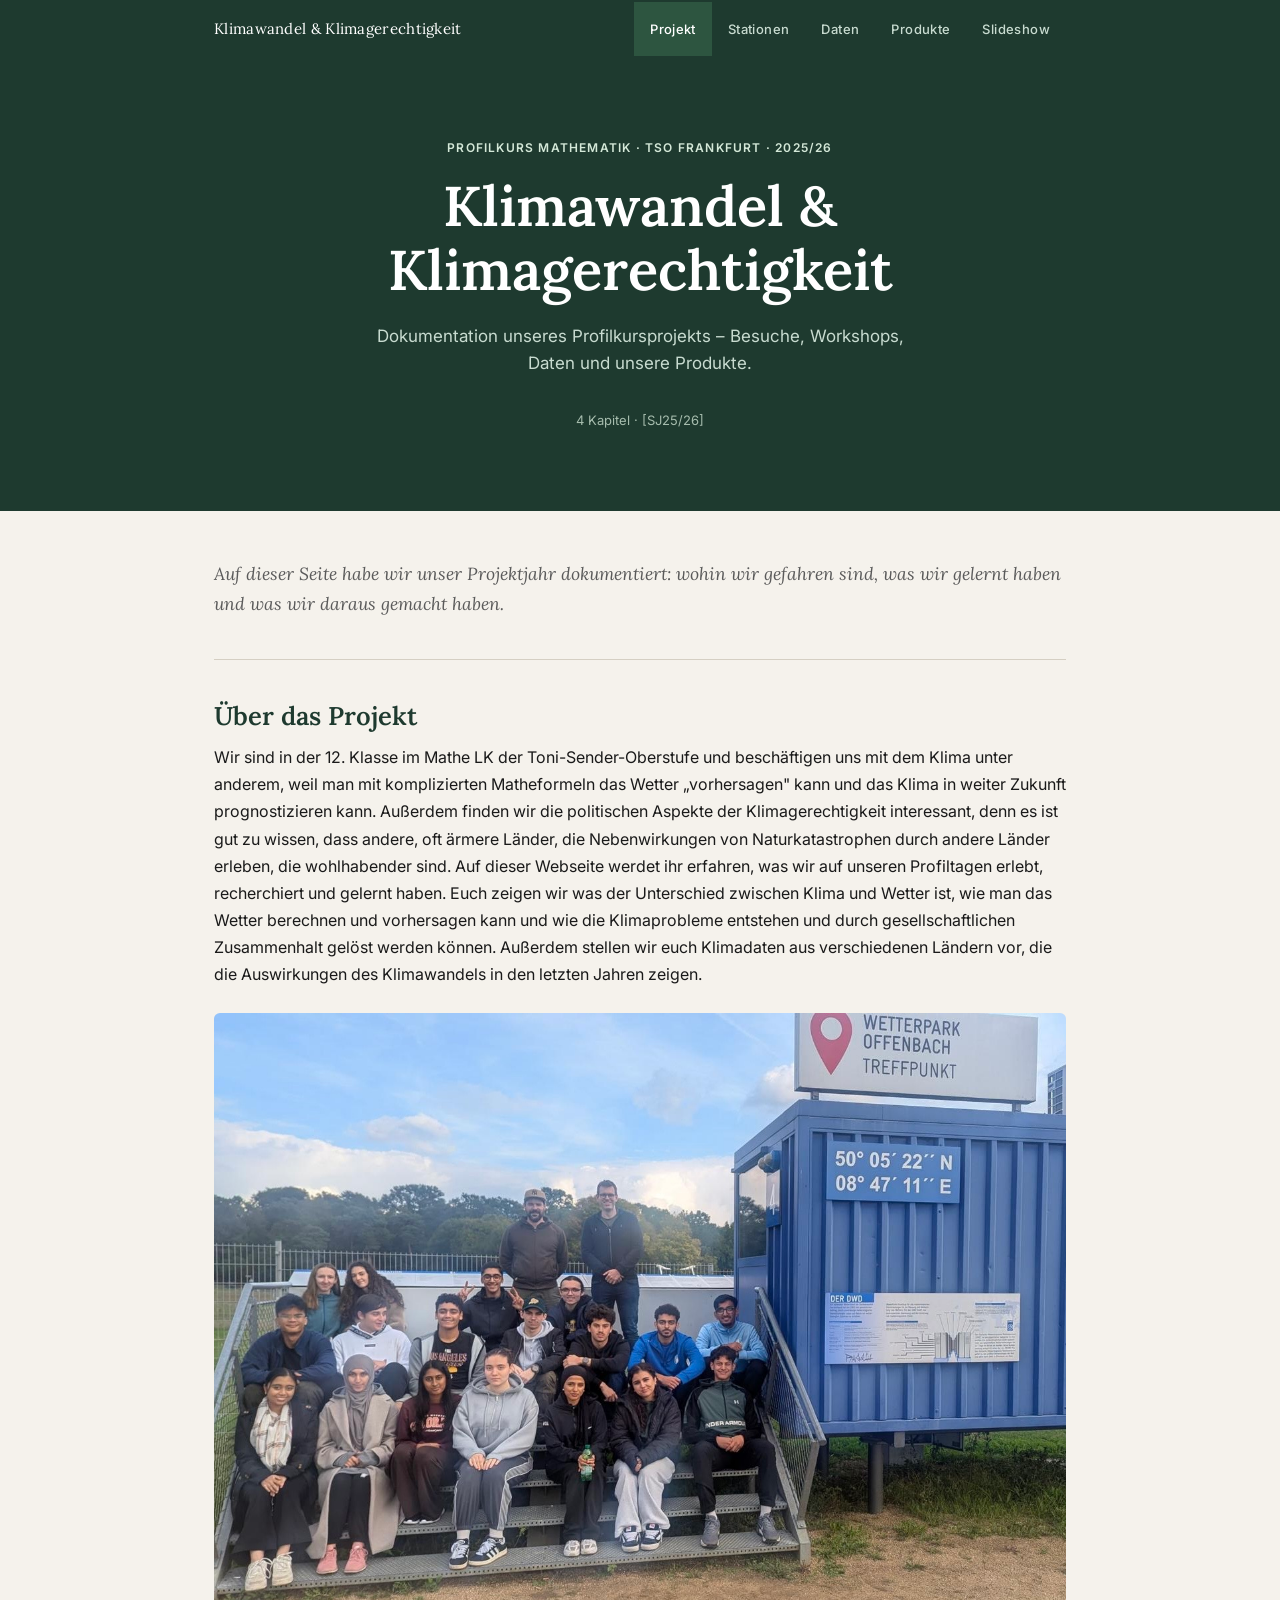
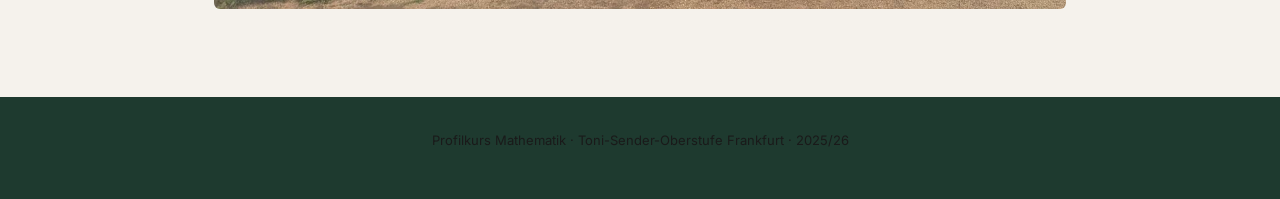
==== commit 4edd7c2c: "qr code entfernt" ====
--- a/index.html
+++ b/index.html
@@ -96,7 +96,6 @@
     <p class="hero__eyebrow">Profilkurs Mathematik · TSO Frankfurt · 2025/26</p>
     <div style="display: flex; align-items: center; justify-content: center; gap: 1.5rem;">
       <h1 class="hero__title">Klimawandel &amp;<br>Klimagerechtigkeit</h1>
-      <img src="assets/img/qr_code.png" alt="QR-Code" style="height: 35vh; width: auto;">
     </div>
     <p class="hero__sub">Dokumentation unseres Profilkursprojekts – Besuche, Workshops, Daten und unsere Produkte.</p>
     <p class="hero__meta">4 Kapitel · [SJ25/26]</p>
